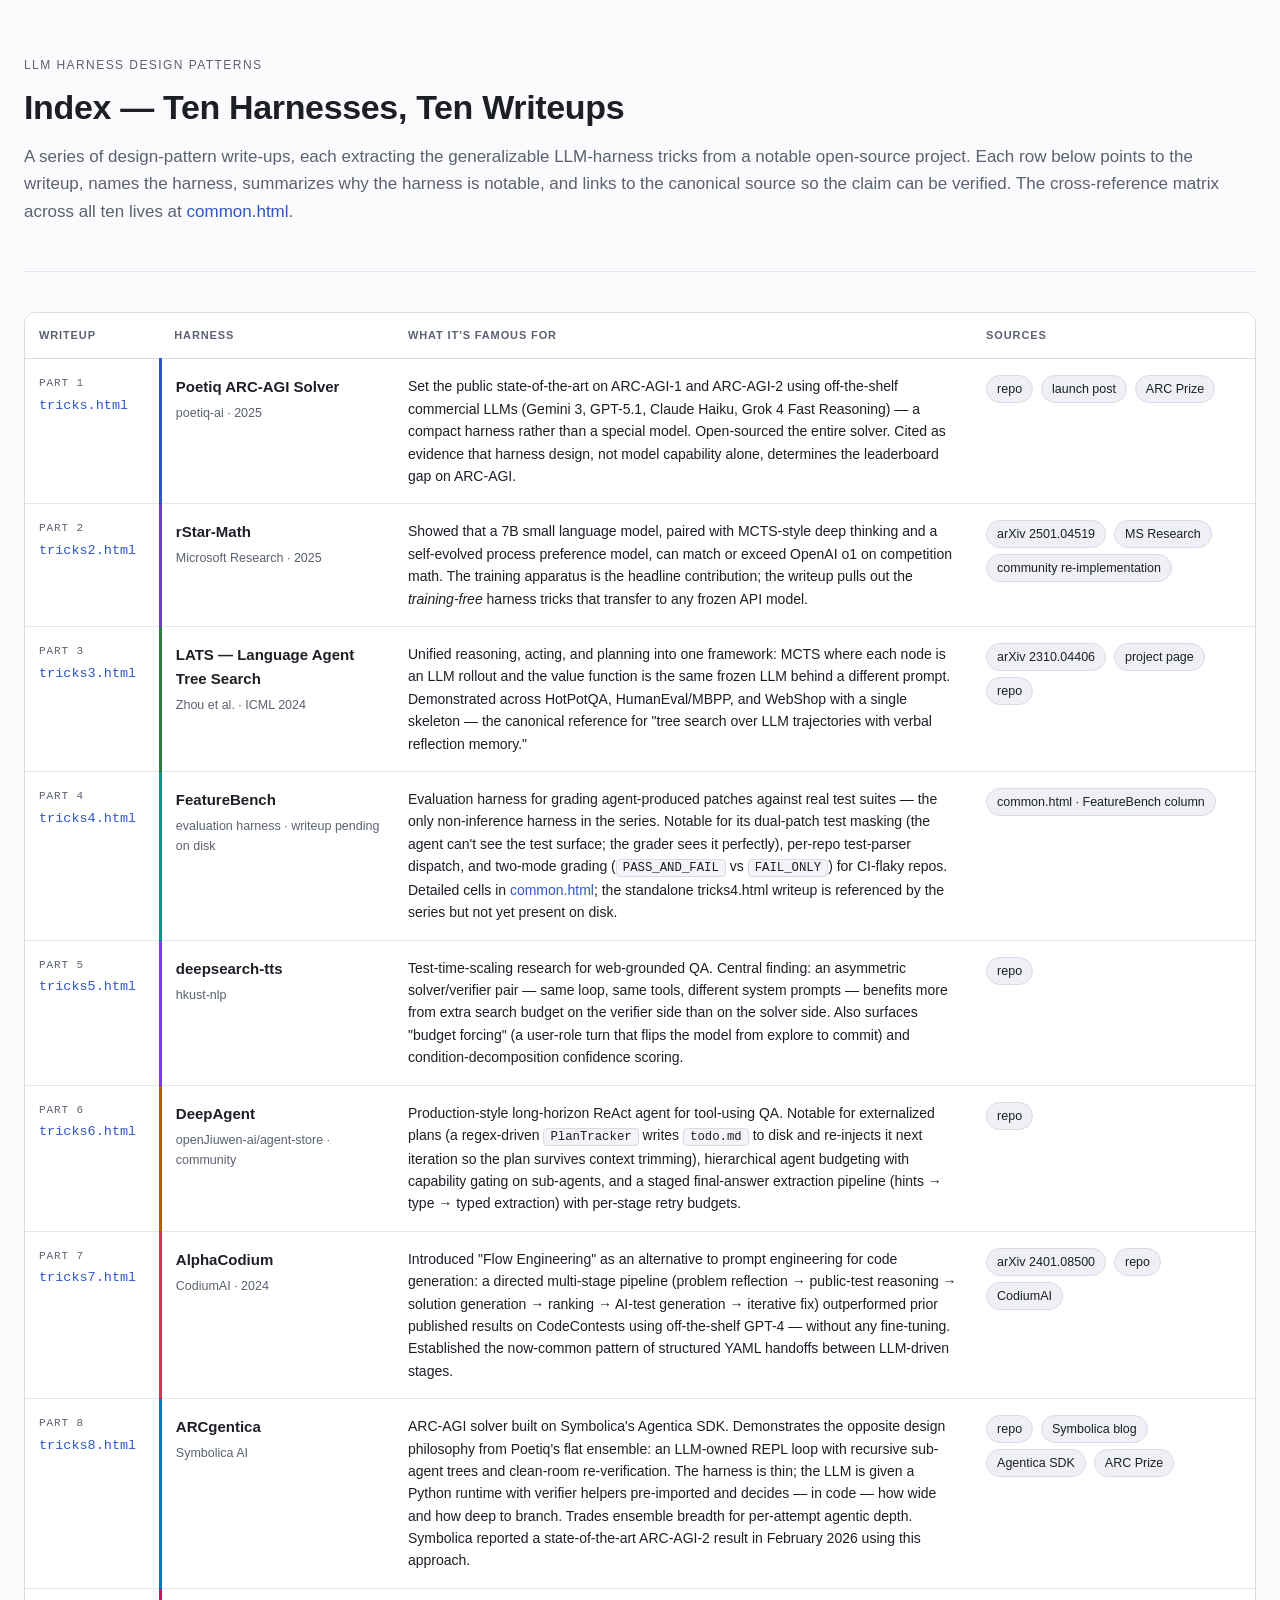
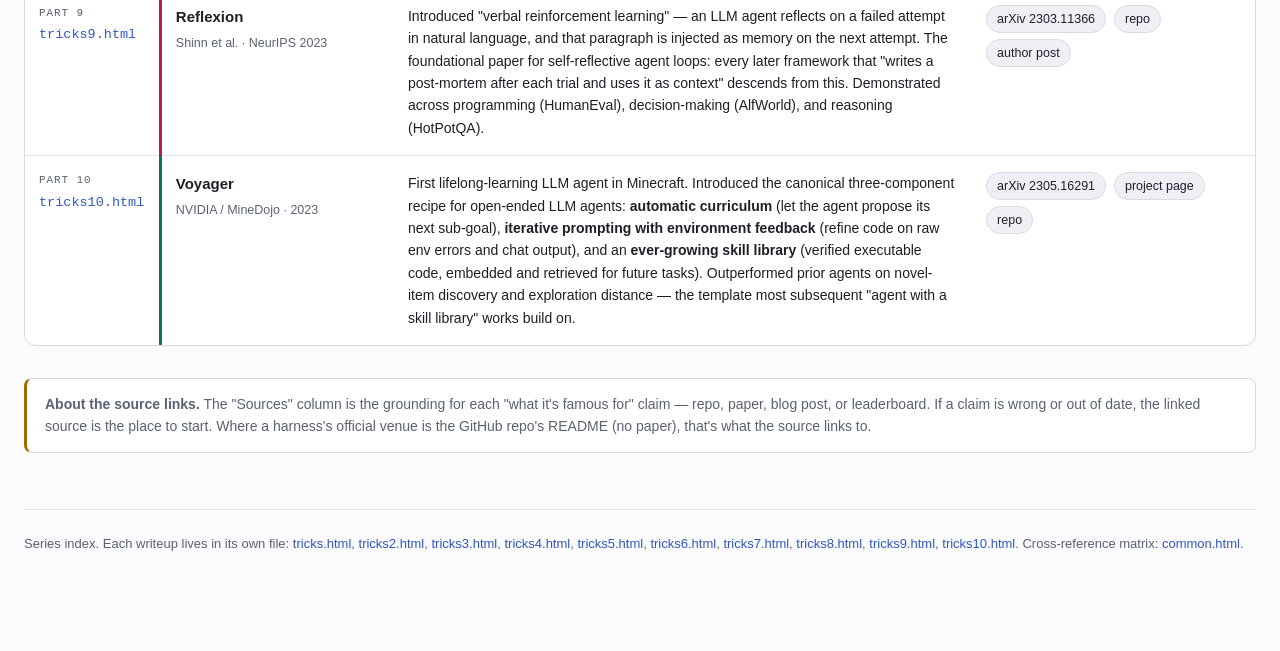
==== index.html @ e8e5f43e "Add files via upload" ====
<!doctype html>
<html lang="en">
<head>
<meta charset="utf-8" />
<meta name="viewport" content="width=device-width, initial-scale=1" />
<title>LLM Harness Design Patterns — Index</title>
<style>
  :root {
    --bg: #0f1115;
    --bg-elev: #161922;
    --bg-code: #0b0d12;
    --fg: #e6e8ec;
    --fg-dim: #9aa0aa;
    --accent: #7aa2f7;
    --accent-2: #bb9af7;
    --accent-3: #5eead4;
    --accent-4: #c084fc;
    --accent-5: #ff9e64;
    --accent-6: #f7768e;
    --accent-7: #89ddff;
    --accent-8: #ff6b9d;
    --accent-9: #34d399;
    --good: #9ece6a;
    --warn: #e0af68;
    --rule: #232733;
    --tag: #1f2330;
    --border: #2a2f3b;
  }
  @media (prefers-color-scheme: light) {
    :root {
      --bg: #fbfbfd;
      --bg-elev: #ffffff;
      --bg-code: #f3f4f8;
      --fg: #1c1f26;
      --fg-dim: #5a6170;
      --accent: #2f56c4;
      --accent-2: #6b3fbf;
      --accent-3: #0d9488;
      --accent-4: #7c3aed;
      --accent-5: #b25f00;
      --accent-6: #c83a4f;
      --accent-7: #0277bd;
      --accent-8: #c2185b;
      --accent-9: #047857;
      --good: #2f7a3a;
      --warn: #a06a00;
      --rule: #e5e7ee;
      --tag: #eef0f6;
      --border: #d8dbe4;
    }
  }
  * { box-sizing: border-box; }
  html, body { background: var(--bg); color: var(--fg); }
  body {
    margin: 0;
    font-family: -apple-system, BlinkMacSystemFont, "Inter", "Segoe UI", Roboto, Helvetica, Arial, sans-serif;
    line-height: 1.6;
    font-size: 16px;
    -webkit-font-smoothing: antialiased;
  }
  .wrap {
    max-width: 1280px;
    margin: 0 auto;
    padding: 56px 24px 96px;
  }
  header.hero {
    border-bottom: 1px solid var(--rule);
    padding-bottom: 32px;
    margin-bottom: 40px;
  }
  .eyebrow {
    text-transform: uppercase;
    letter-spacing: 0.12em;
    font-size: 12px;
    color: var(--fg-dim);
    margin-bottom: 12px;
  }
  h1 {
    font-size: 34px;
    line-height: 1.18;
    margin: 0 0 16px;
    letter-spacing: -0.01em;
  }
  h2 {
    font-size: 22px;
    margin: 32px 0 12px;
    letter-spacing: -0.005em;
  }
  p { margin: 0 0 14px; }
  a { color: var(--accent); text-decoration: none; }
  a:hover { text-decoration: underline; }
  code {
    font-family: ui-monospace, "SF Mono", Menlo, Consolas, "Liberation Mono", monospace;
    background: var(--bg-code);
    color: var(--fg);
    padding: 1px 6px;
    border-radius: 4px;
    font-size: 0.88em;
    border: 1px solid var(--border);
  }
  .lead { color: var(--fg-dim); font-size: 17px; }
  .index-table-wrap {
    overflow-x: auto;
    margin: 24px 0 32px;
    border: 1px solid var(--border);
    border-radius: 12px;
    background: var(--bg-elev);
  }
  table.index {
    width: 100%;
    border-collapse: collapse;
    font-size: 14px;
  }
  table.index thead th {
    border-bottom: 1px solid var(--border);
    background: var(--bg-elev);
    color: var(--fg-dim);
    font-size: 11px;
    font-weight: 700;
    text-transform: uppercase;
    letter-spacing: 0.08em;
    padding: 14px 14px;
    text-align: left;
    position: sticky;
    top: 0;
  }
  table.index td {
    padding: 16px 14px;
    border-top: 1px solid var(--rule);
    vertical-align: top;
  }
  table.index tr:first-child td { border-top: 0; }
  table.index td.part {
    width: 11%;
    font-family: ui-monospace, "SF Mono", Menlo, monospace;
    font-size: 12.5px;
    color: var(--fg-dim);
  }
  table.index td.part .part-label {
    display: block;
    color: var(--fg-dim);
    font-size: 11px;
    text-transform: uppercase;
    letter-spacing: 0.08em;
    margin-bottom: 2px;
  }
  table.index td.part a {
    font-size: 13.5px;
    font-family: ui-monospace, "SF Mono", Menlo, monospace;
  }
  table.index td.harness {
    width: 19%;
    font-weight: 600;
    color: var(--fg);
    font-size: 15px;
  }
  table.index td.harness .org {
    display: block;
    color: var(--fg-dim);
    font-weight: 400;
    font-size: 12.5px;
    margin-top: 4px;
  }
  table.index td.fame {
    width: 47%;
    color: var(--fg);
    font-size: 14px;
  }
  table.index td.sources {
    width: 23%;
  }
  table.index td.sources a {
    display: inline-block;
    background: var(--tag);
    border: 1px solid var(--border);
    color: var(--fg);
    padding: 3px 10px;
    border-radius: 999px;
    font-size: 12.5px;
    margin: 0 4px 6px 0;
  }
  table.index td.sources a:hover {
    text-decoration: none;
    border-color: var(--accent);
  }
  /* harness-color accent on the harness name cell */
  table.index tr.h-poetiq    td.harness { border-left: 3px solid var(--accent);    padding-left: 14px; }
  table.index tr.h-rstar     td.harness { border-left: 3px solid var(--accent-2);  padding-left: 14px; }
  table.index tr.h-lats      td.harness { border-left: 3px solid var(--good);      padding-left: 14px; }
  table.index tr.h-feature   td.harness { border-left: 3px solid var(--accent-3);  padding-left: 14px; }
  table.index tr.h-deepsearch td.harness { border-left: 3px solid var(--accent-4); padding-left: 14px; }
  table.index tr.h-deepagent td.harness { border-left: 3px solid var(--accent-5);  padding-left: 14px; }
  table.index tr.h-alpha     td.harness { border-left: 3px solid var(--accent-6);  padding-left: 14px; }
  table.index tr.h-arcgentica td.harness { border-left: 3px solid var(--accent-7); padding-left: 14px; }
  table.index tr.h-reflex    td.harness { border-left: 3px solid var(--accent-8);  padding-left: 14px; }
  table.index tr.h-voyager   td.harness { border-left: 3px solid var(--accent-9);  padding-left: 14px; }
  .note {
    background: var(--bg-elev);
    border: 1px solid var(--border);
    border-left: 3px solid var(--warn);
    border-radius: 8px;
    padding: 14px 18px;
    font-size: 14px;
    color: var(--fg-dim);
    margin: 24px 0;
  }
  footer {
    margin-top: 56px;
    padding-top: 24px;
    border-top: 1px solid var(--rule);
    color: var(--fg-dim);
    font-size: 13px;
  }
</style>
</head>
<body>
<div class="wrap">

<header class="hero">
  <div class="eyebrow">LLM Harness Design Patterns</div>
  <h1>Index — Ten Harnesses, Ten Writeups</h1>
  <p class="lead">
    A series of design-pattern write-ups, each extracting the generalizable LLM-harness tricks from a
    notable open-source project. Each row below points to the writeup, names the harness, summarizes
    why the harness is notable, and links to the canonical source so the claim can be verified.
    The cross-reference matrix across all ten lives at <a href="common.html">common.html</a>.
  </p>
</header>

<div class="index-table-wrap">
<table class="index">
  <thead>
    <tr>
      <th>Writeup</th>
      <th>Harness</th>
      <th>What it's famous for</th>
      <th>Sources</th>
    </tr>
  </thead>
  <tbody>

    <tr class="h-poetiq">
      <td class="part">
        <span class="part-label">Part 1</span>
        <a href="tricks.html">tricks.html</a>
      </td>
      <td class="harness">
        Poetiq ARC-AGI Solver
        <span class="org">poetiq-ai · 2025</span>
      </td>
      <td class="fame">
        Set the public state-of-the-art on ARC-AGI-1 and ARC-AGI-2 using off-the-shelf commercial
        LLMs (Gemini 3, GPT-5.1, Claude Haiku, Grok 4 Fast Reasoning) — a compact harness rather
        than a special model. Open-sourced the entire solver. Cited as evidence that harness
        design, not model capability alone, determines the leaderboard gap on ARC-AGI.
      </td>
      <td class="sources">
        <a href="https://github.com/poetiq-ai/poetiq-arc-agi-solver" target="_blank" rel="noopener">repo</a>
        <a href="https://poetiq.ai/posts/arcagi_announcement/" target="_blank" rel="noopener">launch post</a>
        <a href="https://arcprize.org/" target="_blank" rel="noopener">ARC Prize</a>
      </td>
    </tr>

    <tr class="h-rstar">
      <td class="part">
        <span class="part-label">Part 2</span>
        <a href="tricks2.html">tricks2.html</a>
      </td>
      <td class="harness">
        rStar-Math
        <span class="org">Microsoft Research · 2025</span>
      </td>
      <td class="fame">
        Showed that a 7B small language model, paired with MCTS-style deep thinking and a
        self-evolved process preference model, can match or exceed OpenAI o1 on competition math.
        The training apparatus is the headline contribution; the writeup pulls out the
        <em>training-free</em> harness tricks that transfer to any frozen API model.
      </td>
      <td class="sources">
        <a href="https://arxiv.org/abs/2501.04519" target="_blank" rel="noopener">arXiv 2501.04519</a>
        <a href="https://www.microsoft.com/en-us/research/publication/rstar-math-small-llms-can-master-math-reasoning-with-self-evolved-deep-thinking/" target="_blank" rel="noopener">MS Research</a>
        <a href="https://github.com/ai-in-pm/rStar-Math" target="_blank" rel="noopener">community re-implementation</a>
      </td>
    </tr>

    <tr class="h-lats">
      <td class="part">
        <span class="part-label">Part 3</span>
        <a href="tricks3.html">tricks3.html</a>
      </td>
      <td class="harness">
        LATS — Language Agent Tree Search
        <span class="org">Zhou et al. · ICML 2024</span>
      </td>
      <td class="fame">
        Unified reasoning, acting, and planning into one framework: MCTS where each node is an LLM
        rollout and the value function is the same frozen LLM behind a different prompt.
        Demonstrated across HotPotQA, HumanEval/MBPP, and WebShop with a single skeleton — the
        canonical reference for "tree search over LLM trajectories with verbal reflection memory."
      </td>
      <td class="sources">
        <a href="https://arxiv.org/abs/2310.04406" target="_blank" rel="noopener">arXiv 2310.04406</a>
        <a href="https://lapisrocks.github.io/LanguageAgentTreeSearch/" target="_blank" rel="noopener">project page</a>
        <a href="https://github.com/lapisrocks/LanguageAgentTreeSearch" target="_blank" rel="noopener">repo</a>
      </td>
    </tr>

    <tr class="h-feature">
      <td class="part">
        <span class="part-label">Part 4</span>
        <a href="tricks4.html">tricks4.html</a>
      </td>
      <td class="harness">
        FeatureBench
        <span class="org">evaluation harness · writeup pending on disk</span>
      </td>
      <td class="fame">
        Evaluation harness for grading agent-produced patches against real test suites — the only
        non-inference harness in the series. Notable for its dual-patch test masking (the agent
        can't see the test surface; the grader sees it perfectly), per-repo test-parser dispatch,
        and two-mode grading (<code>PASS_AND_FAIL</code> vs <code>FAIL_ONLY</code>) for CI-flaky
        repos. Detailed cells in <a href="common.html">common.html</a>; the standalone tricks4.html
        writeup is referenced by the series but not yet present on disk.
      </td>
      <td class="sources">
        <a href="common.html">common.html · FeatureBench column</a>
      </td>
    </tr>

    <tr class="h-deepsearch">
      <td class="part">
        <span class="part-label">Part 5</span>
        <a href="tricks5.html">tricks5.html</a>
      </td>
      <td class="harness">
        deepsearch-tts
        <span class="org">hkust-nlp</span>
      </td>
      <td class="fame">
        Test-time-scaling research for web-grounded QA. Central finding: an
        asymmetric solver/verifier pair — same loop, same tools, different system prompts —
        benefits more from extra search budget on the verifier side than on the solver side.
        Also surfaces "budget forcing" (a user-role turn that flips the model from explore to
        commit) and condition-decomposition confidence scoring.
      </td>
      <td class="sources">
        <a href="https://github.com/hkust-nlp/deepsearch-tts" target="_blank" rel="noopener">repo</a>
      </td>
    </tr>

    <tr class="h-deepagent">
      <td class="part">
        <span class="part-label">Part 6</span>
        <a href="tricks6.html">tricks6.html</a>
      </td>
      <td class="harness">
        DeepAgent
        <span class="org">openJiuwen-ai/agent-store · community</span>
      </td>
      <td class="fame">
        Production-style long-horizon ReAct agent for tool-using QA. Notable for externalized
        plans (a regex-driven <code>PlanTracker</code> writes <code>todo.md</code> to disk and
        re-injects it next iteration so the plan survives context trimming), hierarchical agent
        budgeting with capability gating on sub-agents, and a staged final-answer extraction
        pipeline (hints → type → typed extraction) with per-stage retry budgets.
      </td>
      <td class="sources">
        <a href="https://github.com/openJiuwen-ai/agent-store/tree/main/community/deepagent" target="_blank" rel="noopener">repo</a>
      </td>
    </tr>

    <tr class="h-alpha">
      <td class="part">
        <span class="part-label">Part 7</span>
        <a href="tricks7.html">tricks7.html</a>
      </td>
      <td class="harness">
        AlphaCodium
        <span class="org">CodiumAI · 2024</span>
      </td>
      <td class="fame">
        Introduced "Flow Engineering" as an alternative to prompt engineering for code generation:
        a directed multi-stage pipeline (problem reflection → public-test reasoning → solution
        generation → ranking → AI-test generation → iterative fix) outperformed prior published
        results on CodeContests using off-the-shelf GPT-4 — without any fine-tuning. Established
        the now-common pattern of structured YAML handoffs between LLM-driven stages.
      </td>
      <td class="sources">
        <a href="https://arxiv.org/abs/2401.08500" target="_blank" rel="noopener">arXiv 2401.08500</a>
        <a href="https://github.com/Codium-ai/AlphaCodium" target="_blank" rel="noopener">repo</a>
        <a href="https://www.codium.ai/" target="_blank" rel="noopener">CodiumAI</a>
      </td>
    </tr>

    <tr class="h-arcgentica">
      <td class="part">
        <span class="part-label">Part 8</span>
        <a href="tricks8.html">tricks8.html</a>
      </td>
      <td class="harness">
        ARCgentica
        <span class="org">Symbolica AI</span>
      </td>
      <td class="fame">
        ARC-AGI solver built on Symbolica's Agentica SDK. Demonstrates the opposite design
        philosophy from Poetiq's flat ensemble: an LLM-owned REPL loop with recursive sub-agent
        trees and clean-room re-verification. The harness is thin; the LLM is given a Python
        runtime with verifier helpers pre-imported and decides — in code — how wide and how
        deep to branch. Trades ensemble breadth for per-attempt agentic depth. Symbolica reported
        a state-of-the-art ARC-AGI-2 result in February 2026 using this approach.
      </td>
      <td class="sources">
        <a href="https://github.com/symbolica-ai/arcgentica" target="_blank" rel="noopener">repo</a>
        <a href="https://www.symbolica.ai/blog" target="_blank" rel="noopener">Symbolica blog</a>
        <a href="https://github.com/symbolica-ai/agentica-python-sdk" target="_blank" rel="noopener">Agentica SDK</a>
        <a href="https://arcprize.org/" target="_blank" rel="noopener">ARC Prize</a>
      </td>
    </tr>

    <tr class="h-reflex">
      <td class="part">
        <span class="part-label">Part 9</span>
        <a href="tricks9.html">tricks9.html</a>
      </td>
      <td class="harness">
        Reflexion
        <span class="org">Shinn et al. · NeurIPS 2023</span>
      </td>
      <td class="fame">
        Introduced "verbal reinforcement learning" — an LLM agent reflects on a failed attempt
        in natural language, and that paragraph is injected as memory on the next attempt. The
        foundational paper for self-reflective agent loops: every later framework that "writes
        a post-mortem after each trial and uses it as context" descends from this. Demonstrated
        across programming (HumanEval), decision-making (AlfWorld), and reasoning (HotPotQA).
      </td>
      <td class="sources">
        <a href="https://arxiv.org/abs/2303.11366" target="_blank" rel="noopener">arXiv 2303.11366</a>
        <a href="https://github.com/noahshinn/reflexion" target="_blank" rel="noopener">repo</a>
        <a href="https://nanothoughts.substack.com/p/reflecting-on-reflexion" target="_blank" rel="noopener">author post</a>
      </td>
    </tr>

    <tr class="h-voyager">
      <td class="part">
        <span class="part-label">Part 10</span>
        <a href="tricks10.html">tricks10.html</a>
      </td>
      <td class="harness">
        Voyager
        <span class="org">NVIDIA / MineDojo · 2023</span>
      </td>
      <td class="fame">
        First lifelong-learning LLM agent in Minecraft. Introduced the canonical three-component
        recipe for open-ended LLM agents: <strong>automatic curriculum</strong> (let the agent
        propose its next sub-goal), <strong>iterative prompting with environment feedback</strong>
        (refine code on raw env errors and chat output), and an <strong>ever-growing skill
        library</strong> (verified executable code, embedded and retrieved for future tasks).
        Outperformed prior agents on novel-item discovery and exploration distance — the template
        most subsequent "agent with a skill library" works build on.
      </td>
      <td class="sources">
        <a href="https://arxiv.org/abs/2305.16291" target="_blank" rel="noopener">arXiv 2305.16291</a>
        <a href="https://voyager.minedojo.org/" target="_blank" rel="noopener">project page</a>
        <a href="https://github.com/MineDojo/Voyager" target="_blank" rel="noopener">repo</a>
      </td>
    </tr>

  </tbody>
</table>
</div>

<div class="note">
  <strong>About the source links.</strong> The "Sources" column is the grounding for each
  "what it's famous for" claim — repo, paper, blog post, or leaderboard. If a claim is wrong
  or out of date, the linked source is the place to start. Where a harness's official venue
  is the GitHub repo's README (no paper), that's what the source links to.
</div>

<footer>
  Series index. Each writeup lives in its own file:
  <a href="tricks.html">tricks.html</a>,
  <a href="tricks2.html">tricks2.html</a>,
  <a href="tricks3.html">tricks3.html</a>,
  <a href="tricks4.html">tricks4.html</a>,
  <a href="tricks5.html">tricks5.html</a>,
  <a href="tricks6.html">tricks6.html</a>,
  <a href="tricks7.html">tricks7.html</a>,
  <a href="tricks8.html">tricks8.html</a>,
  <a href="tricks9.html">tricks9.html</a>,
  <a href="tricks10.html">tricks10.html</a>.
  Cross-reference matrix: <a href="common.html">common.html</a>.
</footer>

</div>
</body>
</html>
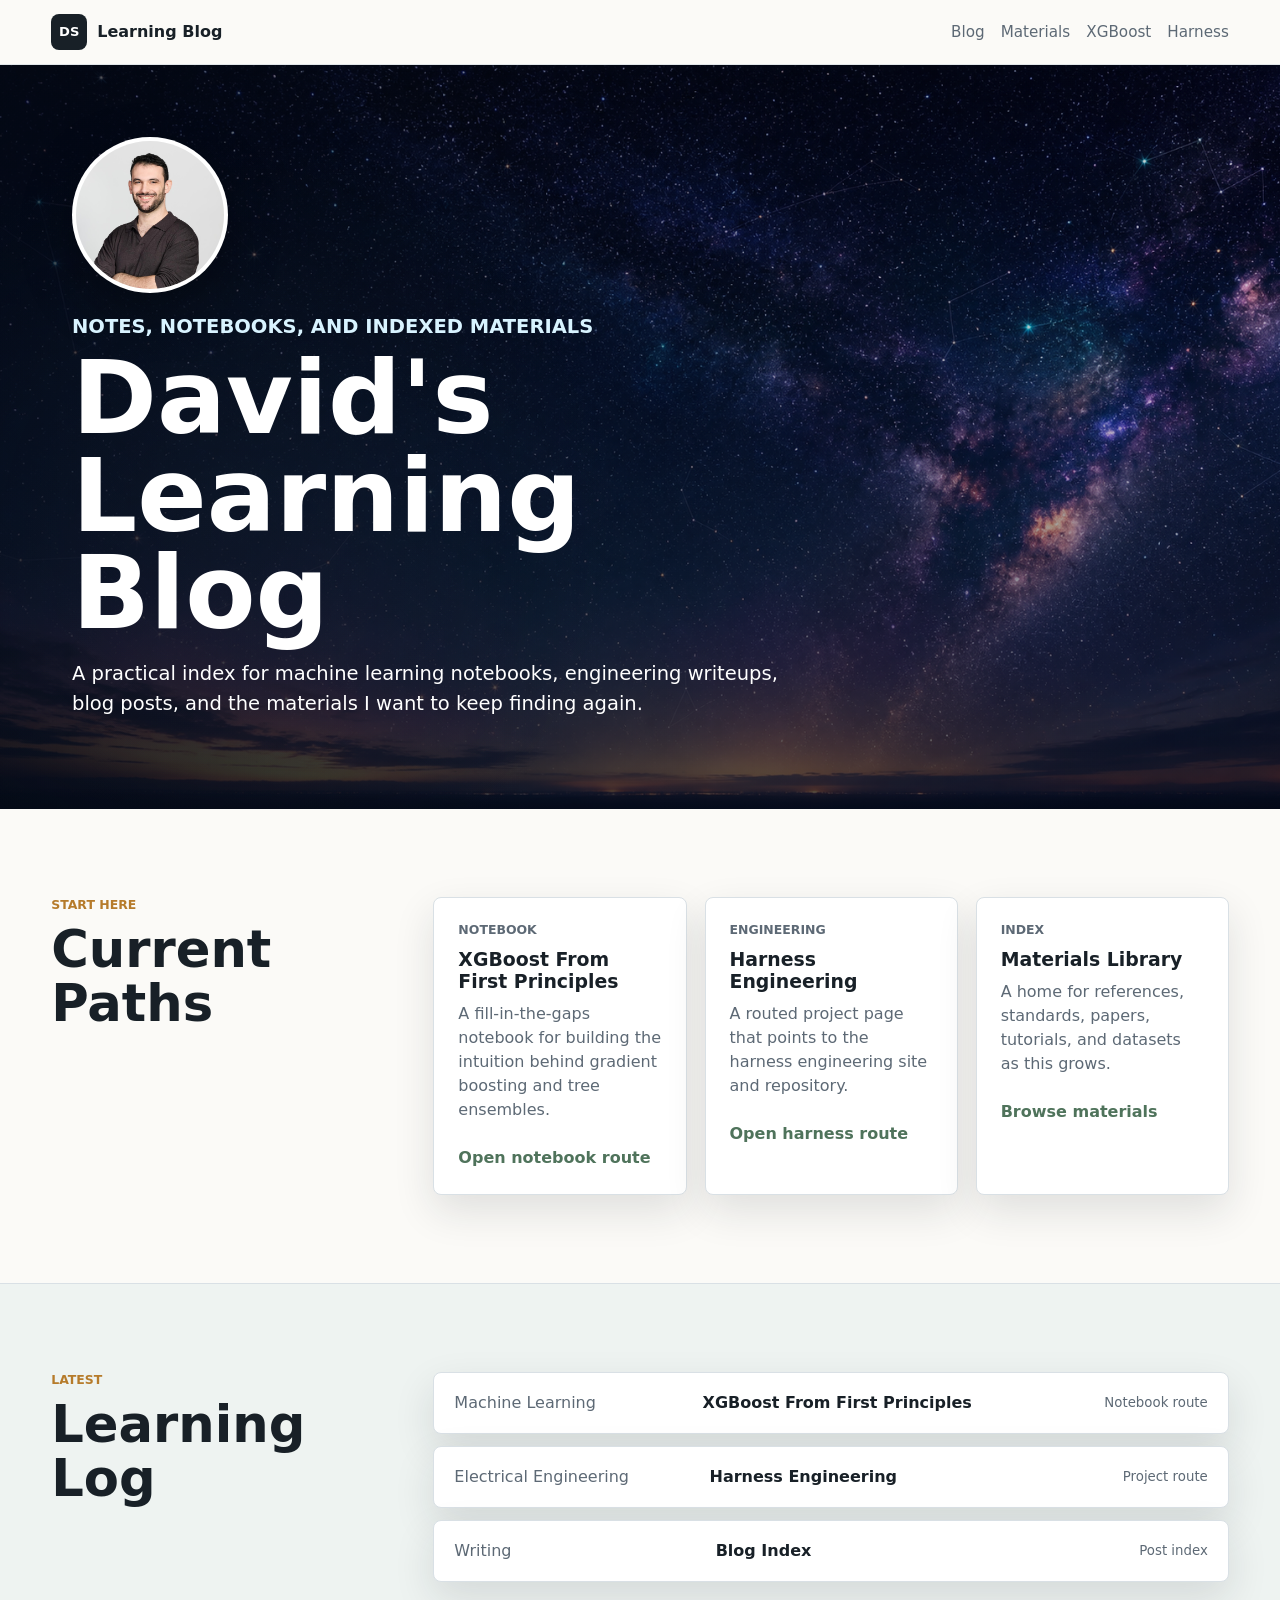
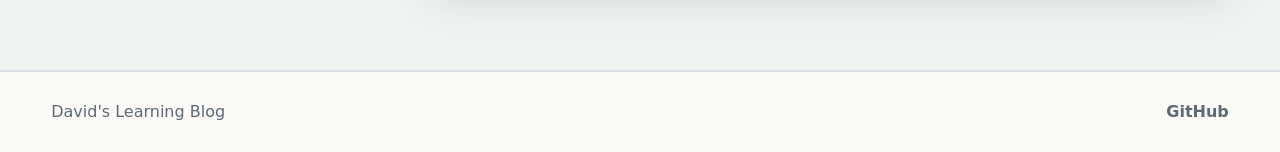
==== commit 39d27e8d: "Build learning blog site" ====
--- a/index.html
+++ b/index.html
@@ -1,496 +1,109 @@
 <!doctype html>
 <html lang="en">
-<head>
-<meta charset="utf-8" />
-<meta name="viewport" content="width=device-width, initial-scale=1" />
-<title>LLM Harness Design Patterns — Index</title>
-<style>
-  :root {
-    --bg: #0f1115;
-    --bg-elev: #161922;
-    --bg-code: #0b0d12;
-    --fg: #e6e8ec;
-    --fg-dim: #9aa0aa;
-    --accent: #7aa2f7;
-    --accent-2: #bb9af7;
-    --accent-3: #5eead4;
-    --accent-4: #c084fc;
-    --accent-5: #ff9e64;
-    --accent-6: #f7768e;
-    --accent-7: #89ddff;
-    --accent-8: #ff6b9d;
-    --accent-9: #34d399;
-    --good: #9ece6a;
-    --warn: #e0af68;
-    --rule: #232733;
-    --tag: #1f2330;
-    --border: #2a2f3b;
-  }
-  @media (prefers-color-scheme: light) {
-    :root {
-      --bg: #fbfbfd;
-      --bg-elev: #ffffff;
-      --bg-code: #f3f4f8;
-      --fg: #1c1f26;
-      --fg-dim: #5a6170;
-      --accent: #2f56c4;
-      --accent-2: #6b3fbf;
-      --accent-3: #0d9488;
-      --accent-4: #7c3aed;
-      --accent-5: #b25f00;
-      --accent-6: #c83a4f;
-      --accent-7: #0277bd;
-      --accent-8: #c2185b;
-      --accent-9: #047857;
-      --good: #2f7a3a;
-      --warn: #a06a00;
-      --rule: #e5e7ee;
-      --tag: #eef0f6;
-      --border: #d8dbe4;
-    }
-  }
-  * { box-sizing: border-box; }
-  html, body { background: var(--bg); color: var(--fg); }
-  body {
-    margin: 0;
-    font-family: -apple-system, BlinkMacSystemFont, "Inter", "Segoe UI", Roboto, Helvetica, Arial, sans-serif;
-    line-height: 1.6;
-    font-size: 16px;
-    -webkit-font-smoothing: antialiased;
-  }
-  .wrap {
-    max-width: 1280px;
-    margin: 0 auto;
-    padding: 56px 24px 96px;
-  }
-  header.hero {
-    border-bottom: 1px solid var(--rule);
-    padding-bottom: 32px;
-    margin-bottom: 40px;
-  }
-  .eyebrow {
-    text-transform: uppercase;
-    letter-spacing: 0.12em;
-    font-size: 12px;
-    color: var(--fg-dim);
-    margin-bottom: 12px;
-  }
-  h1 {
-    font-size: 34px;
-    line-height: 1.18;
-    margin: 0 0 16px;
-    letter-spacing: -0.01em;
-  }
-  h2 {
-    font-size: 22px;
-    margin: 32px 0 12px;
-    letter-spacing: -0.005em;
-  }
-  p { margin: 0 0 14px; }
-  a { color: var(--accent); text-decoration: none; }
-  a:hover { text-decoration: underline; }
-  code {
-    font-family: ui-monospace, "SF Mono", Menlo, Consolas, "Liberation Mono", monospace;
-    background: var(--bg-code);
-    color: var(--fg);
-    padding: 1px 6px;
-    border-radius: 4px;
-    font-size: 0.88em;
-    border: 1px solid var(--border);
-  }
-  .lead { color: var(--fg-dim); font-size: 17px; }
-  .index-table-wrap {
-    overflow-x: auto;
-    margin: 24px 0 32px;
-    border: 1px solid var(--border);
-    border-radius: 12px;
-    background: var(--bg-elev);
-  }
-  table.index {
-    width: 100%;
-    border-collapse: collapse;
-    font-size: 14px;
-  }
-  table.index thead th {
-    border-bottom: 1px solid var(--border);
-    background: var(--bg-elev);
-    color: var(--fg-dim);
-    font-size: 11px;
-    font-weight: 700;
-    text-transform: uppercase;
-    letter-spacing: 0.08em;
-    padding: 14px 14px;
-    text-align: left;
-    position: sticky;
-    top: 0;
-  }
-  table.index td {
-    padding: 16px 14px;
-    border-top: 1px solid var(--rule);
-    vertical-align: top;
-  }
-  table.index tr:first-child td { border-top: 0; }
-  table.index td.part {
-    width: 11%;
-    font-family: ui-monospace, "SF Mono", Menlo, monospace;
-    font-size: 12.5px;
-    color: var(--fg-dim);
-  }
-  table.index td.part .part-label {
-    display: block;
-    color: var(--fg-dim);
-    font-size: 11px;
-    text-transform: uppercase;
-    letter-spacing: 0.08em;
-    margin-bottom: 2px;
-  }
-  table.index td.part a {
-    font-size: 13.5px;
-    font-family: ui-monospace, "SF Mono", Menlo, monospace;
-  }
-  table.index td.harness {
-    width: 19%;
-    font-weight: 600;
-    color: var(--fg);
-    font-size: 15px;
-  }
-  table.index td.harness .org {
-    display: block;
-    color: var(--fg-dim);
-    font-weight: 400;
-    font-size: 12.5px;
-    margin-top: 4px;
-  }
-  table.index td.fame {
-    width: 47%;
-    color: var(--fg);
-    font-size: 14px;
-  }
-  table.index td.sources {
-    width: 23%;
-  }
-  table.index td.sources a {
-    display: inline-block;
-    background: var(--tag);
-    border: 1px solid var(--border);
-    color: var(--fg);
-    padding: 3px 10px;
-    border-radius: 999px;
-    font-size: 12.5px;
-    margin: 0 4px 6px 0;
-  }
-  table.index td.sources a:hover {
-    text-decoration: none;
-    border-color: var(--accent);
-  }
-  /* harness-color accent on the harness name cell */
-  table.index tr.h-poetiq    td.harness { border-left: 3px solid var(--accent);    padding-left: 14px; }
-  table.index tr.h-rstar     td.harness { border-left: 3px solid var(--accent-2);  padding-left: 14px; }
-  table.index tr.h-lats      td.harness { border-left: 3px solid var(--good);      padding-left: 14px; }
-  table.index tr.h-feature   td.harness { border-left: 3px solid var(--accent-3);  padding-left: 14px; }
-  table.index tr.h-deepsearch td.harness { border-left: 3px solid var(--accent-4); padding-left: 14px; }
-  table.index tr.h-deepagent td.harness { border-left: 3px solid var(--accent-5);  padding-left: 14px; }
-  table.index tr.h-alpha     td.harness { border-left: 3px solid var(--accent-6);  padding-left: 14px; }
-  table.index tr.h-arcgentica td.harness { border-left: 3px solid var(--accent-7); padding-left: 14px; }
-  table.index tr.h-reflex    td.harness { border-left: 3px solid var(--accent-8);  padding-left: 14px; }
-  table.index tr.h-voyager   td.harness { border-left: 3px solid var(--accent-9);  padding-left: 14px; }
-  .note {
-    background: var(--bg-elev);
-    border: 1px solid var(--border);
-    border-left: 3px solid var(--warn);
-    border-radius: 8px;
-    padding: 14px 18px;
-    font-size: 14px;
-    color: var(--fg-dim);
-    margin: 24px 0;
-  }
-  footer {
-    margin-top: 56px;
-    padding-top: 24px;
-    border-top: 1px solid var(--rule);
-    color: var(--fg-dim);
-    font-size: 13px;
-  }
-</style>
-</head>
-<body>
-<div class="wrap">
+  <head>
+    <meta charset="utf-8">
+    <meta name="viewport" content="width=device-width, initial-scale=1">
+    <title>David's Learning Blog</title>
+    <meta
+      name="description"
+      content="David's Learning Blog: notes, notebooks, blog posts, and indexed engineering materials."
+    >
+    <link rel="stylesheet" href="styles.css">
+  </head>
+  <body>
+    <header class="site-header">
+      <a class="brand" href="index.html" aria-label="David Schiff Learning home">
+        <span class="brand-mark">DS</span>
+        <span>Learning Blog</span>
+      </a>
+      <nav aria-label="Primary navigation">
+        <a href="blog/index.html">Blog</a>
+        <a href="materials/index.html">Materials</a>
+        <a href="notebooks/xgboost/index.html">XGBoost</a>
+        <a href="projects/harness-engineering/index.html">Harness</a>
+      </nav>
+    </header>
 
-<header class="hero">
-  <div class="eyebrow">LLM Harness Design Patterns</div>
-  <h1>Index — Ten Harnesses, Ten Writeups</h1>
-  <p class="lead">
-    A series of design-pattern write-ups, each extracting the generalizable LLM-harness tricks from a
-    notable open-source project. Each row below points to the writeup, names the harness, summarizes
-    why the harness is notable, and links to the canonical source so the claim can be verified.
-    The cross-reference matrix across all ten lives at <a href="common.html">common.html</a>.
-  </p>
-</header>
+    <main>
+      <section class="hero">
+        <img class="hero-bg" src="assets/night-sky-banner.png" alt="A star-filled night sky with a subtle Milky Way glow and constellation lines.">
+        <div class="hero-copy">
+          <img class="profile-avatar" src="assets/david-profile.jpg" alt="David Schiff">
+          <p class="eyebrow">Notes, notebooks, and indexed materials</p>
+          <h1>David's Learning Blog</h1>
+          <p>
+            A practical index for machine learning notebooks, engineering writeups,
+            blog posts, and the materials I want to keep finding again.
+          </p>
+        </div>
+      </section>
 
-<div class="index-table-wrap">
-<table class="index">
-  <thead>
-    <tr>
-      <th>Writeup</th>
-      <th>Harness</th>
-      <th>What it's famous for</th>
-      <th>Sources</th>
-    </tr>
-  </thead>
-  <tbody>
+      <section class="section intro-grid" aria-labelledby="start-here">
+        <div>
+          <p class="eyebrow">Start here</p>
+          <h2 id="start-here">Current Paths</h2>
+        </div>
+        <div class="cards">
+          <article class="card">
+            <p class="tag">Notebook</p>
+            <h3>XGBoost From First Principles</h3>
+            <p>
+              A fill-in-the-gaps notebook for building the intuition behind
+              gradient boosting and tree ensembles.
+            </p>
+            <a class="text-link" href="notebooks/xgboost/index.html">Open notebook route</a>
+          </article>
 
-    <tr class="h-poetiq">
-      <td class="part">
-        <span class="part-label">Part 1</span>
-        <a href="tricks.html">tricks.html</a>
-      </td>
-      <td class="harness">
-        Poetiq ARC-AGI Solver
-        <span class="org">poetiq-ai · 2025</span>
-      </td>
-      <td class="fame">
-        Set the public state-of-the-art on ARC-AGI-1 and ARC-AGI-2 using off-the-shelf commercial
-        LLMs (Gemini 3, GPT-5.1, Claude Haiku, Grok 4 Fast Reasoning) — a compact harness rather
-        than a special model. Open-sourced the entire solver. Cited as evidence that harness
-        design, not model capability alone, determines the leaderboard gap on ARC-AGI.
-      </td>
-      <td class="sources">
-        <a href="https://github.com/poetiq-ai/poetiq-arc-agi-solver" target="_blank" rel="noopener">repo</a>
-        <a href="https://poetiq.ai/posts/arcagi_announcement/" target="_blank" rel="noopener">launch post</a>
-        <a href="https://arcprize.org/" target="_blank" rel="noopener">ARC Prize</a>
-      </td>
-    </tr>
+          <article class="card">
+            <p class="tag">Engineering</p>
+            <h3>Harness Engineering</h3>
+            <p>
+              A routed project page that points to the harness engineering site
+              and repository.
+            </p>
+            <a class="text-link" href="projects/harness-engineering/index.html">Open harness route</a>
+          </article>
 
-    <tr class="h-rstar">
-      <td class="part">
-        <span class="part-label">Part 2</span>
-        <a href="tricks2.html">tricks2.html</a>
-      </td>
-      <td class="harness">
-        rStar-Math
-        <span class="org">Microsoft Research · 2025</span>
-      </td>
-      <td class="fame">
-        Showed that a 7B small language model, paired with MCTS-style deep thinking and a
-        self-evolved process preference model, can match or exceed OpenAI o1 on competition math.
-        The training apparatus is the headline contribution; the writeup pulls out the
-        <em>training-free</em> harness tricks that transfer to any frozen API model.
-      </td>
-      <td class="sources">
-        <a href="https://arxiv.org/abs/2501.04519" target="_blank" rel="noopener">arXiv 2501.04519</a>
-        <a href="https://www.microsoft.com/en-us/research/publication/rstar-math-small-llms-can-master-math-reasoning-with-self-evolved-deep-thinking/" target="_blank" rel="noopener">MS Research</a>
-        <a href="https://github.com/ai-in-pm/rStar-Math" target="_blank" rel="noopener">community re-implementation</a>
-      </td>
-    </tr>
+          <article class="card">
+            <p class="tag">Index</p>
+            <h3>Materials Library</h3>
+            <p>
+              A home for references, standards, papers, tutorials, and datasets
+              as this grows.
+            </p>
+            <a class="text-link" href="materials/index.html">Browse materials</a>
+          </article>
+        </div>
+      </section>
 
-    <tr class="h-lats">
-      <td class="part">
-        <span class="part-label">Part 3</span>
-        <a href="tricks3.html">tricks3.html</a>
-      </td>
-      <td class="harness">
-        LATS — Language Agent Tree Search
-        <span class="org">Zhou et al. · ICML 2024</span>
-      </td>
-      <td class="fame">
-        Unified reasoning, acting, and planning into one framework: MCTS where each node is an LLM
-        rollout and the value function is the same frozen LLM behind a different prompt.
-        Demonstrated across HotPotQA, HumanEval/MBPP, and WebShop with a single skeleton — the
-        canonical reference for "tree search over LLM trajectories with verbal reflection memory."
-      </td>
-      <td class="sources">
-        <a href="https://arxiv.org/abs/2310.04406" target="_blank" rel="noopener">arXiv 2310.04406</a>
-        <a href="https://lapisrocks.github.io/LanguageAgentTreeSearch/" target="_blank" rel="noopener">project page</a>
-        <a href="https://github.com/lapisrocks/LanguageAgentTreeSearch" target="_blank" rel="noopener">repo</a>
-      </td>
-    </tr>
+      <section class="section split-band" aria-labelledby="latest">
+        <div>
+          <p class="eyebrow">Latest</p>
+          <h2 id="latest">Learning Log</h2>
+        </div>
+        <div class="timeline">
+          <a class="timeline-item" href="notebooks/xgboost/index.html">
+            <span>Machine Learning</span>
+            <strong>XGBoost From First Principles</strong>
+            <small>Notebook route</small>
+          </a>
+          <a class="timeline-item" href="projects/harness-engineering/index.html">
+            <span>Electrical Engineering</span>
+            <strong>Harness Engineering</strong>
+            <small>Project route</small>
+          </a>
+          <a class="timeline-item" href="blog/index.html">
+            <span>Writing</span>
+            <strong>Blog Index</strong>
+            <small>Post index</small>
+          </a>
+        </div>
+      </section>
+    </main>
 
-    <tr class="h-feature">
-      <td class="part">
-        <span class="part-label">Part 4</span>
-        <a href="tricks4.html">tricks4.html</a>
-      </td>
-      <td class="harness">
-        FeatureBench
-        <span class="org">evaluation harness · writeup pending on disk</span>
-      </td>
-      <td class="fame">
-        Evaluation harness for grading agent-produced patches against real test suites — the only
-        non-inference harness in the series. Notable for its dual-patch test masking (the agent
-        can't see the test surface; the grader sees it perfectly), per-repo test-parser dispatch,
-        and two-mode grading (<code>PASS_AND_FAIL</code> vs <code>FAIL_ONLY</code>) for CI-flaky
-        repos. Detailed cells in <a href="common.html">common.html</a>; the standalone tricks4.html
-        writeup is referenced by the series but not yet present on disk.
-      </td>
-      <td class="sources">
-        <a href="common.html">common.html · FeatureBench column</a>
-      </td>
-    </tr>
-
-    <tr class="h-deepsearch">
-      <td class="part">
-        <span class="part-label">Part 5</span>
-        <a href="tricks5.html">tricks5.html</a>
-      </td>
-      <td class="harness">
-        deepsearch-tts
-        <span class="org">hkust-nlp</span>
-      </td>
-      <td class="fame">
-        Test-time-scaling research for web-grounded QA. Central finding: an
-        asymmetric solver/verifier pair — same loop, same tools, different system prompts —
-        benefits more from extra search budget on the verifier side than on the solver side.
-        Also surfaces "budget forcing" (a user-role turn that flips the model from explore to
-        commit) and condition-decomposition confidence scoring.
-      </td>
-      <td class="sources">
-        <a href="https://github.com/hkust-nlp/deepsearch-tts" target="_blank" rel="noopener">repo</a>
-      </td>
-    </tr>
-
-    <tr class="h-deepagent">
-      <td class="part">
-        <span class="part-label">Part 6</span>
-        <a href="tricks6.html">tricks6.html</a>
-      </td>
-      <td class="harness">
-        DeepAgent
-        <span class="org">openJiuwen-ai/agent-store · community</span>
-      </td>
-      <td class="fame">
-        Production-style long-horizon ReAct agent for tool-using QA. Notable for externalized
-        plans (a regex-driven <code>PlanTracker</code> writes <code>todo.md</code> to disk and
-        re-injects it next iteration so the plan survives context trimming), hierarchical agent
-        budgeting with capability gating on sub-agents, and a staged final-answer extraction
-        pipeline (hints → type → typed extraction) with per-stage retry budgets.
-      </td>
-      <td class="sources">
-        <a href="https://github.com/openJiuwen-ai/agent-store/tree/main/community/deepagent" target="_blank" rel="noopener">repo</a>
-      </td>
-    </tr>
-
-    <tr class="h-alpha">
-      <td class="part">
-        <span class="part-label">Part 7</span>
-        <a href="tricks7.html">tricks7.html</a>
-      </td>
-      <td class="harness">
-        AlphaCodium
-        <span class="org">CodiumAI · 2024</span>
-      </td>
-      <td class="fame">
-        Introduced "Flow Engineering" as an alternative to prompt engineering for code generation:
-        a directed multi-stage pipeline (problem reflection → public-test reasoning → solution
-        generation → ranking → AI-test generation → iterative fix) outperformed prior published
-        results on CodeContests using off-the-shelf GPT-4 — without any fine-tuning. Established
-        the now-common pattern of structured YAML handoffs between LLM-driven stages.
-      </td>
-      <td class="sources">
-        <a href="https://arxiv.org/abs/2401.08500" target="_blank" rel="noopener">arXiv 2401.08500</a>
-        <a href="https://github.com/Codium-ai/AlphaCodium" target="_blank" rel="noopener">repo</a>
-        <a href="https://www.codium.ai/" target="_blank" rel="noopener">CodiumAI</a>
-      </td>
-    </tr>
-
-    <tr class="h-arcgentica">
-      <td class="part">
-        <span class="part-label">Part 8</span>
-        <a href="tricks8.html">tricks8.html</a>
-      </td>
-      <td class="harness">
-        ARCgentica
-        <span class="org">Symbolica AI</span>
-      </td>
-      <td class="fame">
-        ARC-AGI solver built on Symbolica's Agentica SDK. Demonstrates the opposite design
-        philosophy from Poetiq's flat ensemble: an LLM-owned REPL loop with recursive sub-agent
-        trees and clean-room re-verification. The harness is thin; the LLM is given a Python
-        runtime with verifier helpers pre-imported and decides — in code — how wide and how
-        deep to branch. Trades ensemble breadth for per-attempt agentic depth. Symbolica reported
-        a state-of-the-art ARC-AGI-2 result in February 2026 using this approach.
-      </td>
-      <td class="sources">
-        <a href="https://github.com/symbolica-ai/arcgentica" target="_blank" rel="noopener">repo</a>
-        <a href="https://www.symbolica.ai/blog" target="_blank" rel="noopener">Symbolica blog</a>
-        <a href="https://github.com/symbolica-ai/agentica-python-sdk" target="_blank" rel="noopener">Agentica SDK</a>
-        <a href="https://arcprize.org/" target="_blank" rel="noopener">ARC Prize</a>
-      </td>
-    </tr>
-
-    <tr class="h-reflex">
-      <td class="part">
-        <span class="part-label">Part 9</span>
-        <a href="tricks9.html">tricks9.html</a>
-      </td>
-      <td class="harness">
-        Reflexion
-        <span class="org">Shinn et al. · NeurIPS 2023</span>
-      </td>
-      <td class="fame">
-        Introduced "verbal reinforcement learning" — an LLM agent reflects on a failed attempt
-        in natural language, and that paragraph is injected as memory on the next attempt. The
-        foundational paper for self-reflective agent loops: every later framework that "writes
-        a post-mortem after each trial and uses it as context" descends from this. Demonstrated
-        across programming (HumanEval), decision-making (AlfWorld), and reasoning (HotPotQA).
-      </td>
-      <td class="sources">
-        <a href="https://arxiv.org/abs/2303.11366" target="_blank" rel="noopener">arXiv 2303.11366</a>
-        <a href="https://github.com/noahshinn/reflexion" target="_blank" rel="noopener">repo</a>
-        <a href="https://nanothoughts.substack.com/p/reflecting-on-reflexion" target="_blank" rel="noopener">author post</a>
-      </td>
-    </tr>
-
-    <tr class="h-voyager">
-      <td class="part">
-        <span class="part-label">Part 10</span>
-        <a href="tricks10.html">tricks10.html</a>
-      </td>
-      <td class="harness">
-        Voyager
-        <span class="org">NVIDIA / MineDojo · 2023</span>
-      </td>
-      <td class="fame">
-        First lifelong-learning LLM agent in Minecraft. Introduced the canonical three-component
-        recipe for open-ended LLM agents: <strong>automatic curriculum</strong> (let the agent
-        propose its next sub-goal), <strong>iterative prompting with environment feedback</strong>
-        (refine code on raw env errors and chat output), and an <strong>ever-growing skill
-        library</strong> (verified executable code, embedded and retrieved for future tasks).
-        Outperformed prior agents on novel-item discovery and exploration distance — the template
-        most subsequent "agent with a skill library" works build on.
-      </td>
-      <td class="sources">
-        <a href="https://arxiv.org/abs/2305.16291" target="_blank" rel="noopener">arXiv 2305.16291</a>
-        <a href="https://voyager.minedojo.org/" target="_blank" rel="noopener">project page</a>
-        <a href="https://github.com/MineDojo/Voyager" target="_blank" rel="noopener">repo</a>
-      </td>
-    </tr>
-
-  </tbody>
-</table>
-</div>
-
-<div class="note">
-  <strong>About the source links.</strong> The "Sources" column is the grounding for each
-  "what it's famous for" claim — repo, paper, blog post, or leaderboard. If a claim is wrong
-  or out of date, the linked source is the place to start. Where a harness's official venue
-  is the GitHub repo's README (no paper), that's what the source links to.
-</div>
-
-<footer>
-  Series index. Each writeup lives in its own file:
-  <a href="tricks.html">tricks.html</a>,
-  <a href="tricks2.html">tricks2.html</a>,
-  <a href="tricks3.html">tricks3.html</a>,
-  <a href="tricks4.html">tricks4.html</a>,
-  <a href="tricks5.html">tricks5.html</a>,
-  <a href="tricks6.html">tricks6.html</a>,
-  <a href="tricks7.html">tricks7.html</a>,
-  <a href="tricks8.html">tricks8.html</a>,
-  <a href="tricks9.html">tricks9.html</a>,
-  <a href="tricks10.html">tricks10.html</a>.
-  Cross-reference matrix: <a href="common.html">common.html</a>.
-</footer>
-
-</div>
-</body>
+    <footer class="site-footer">
+      <span>David's Learning Blog</span>
+      <a href="https://github.com/davidschiff100">GitHub</a>
+    </footer>
+  </body>
 </html>
--- a/styles.css
+++ b/styles.css
@@ -0,0 +1,496 @@
+:root {
+  --ink: #182027;
+  --muted: #5d6975;
+  --line: #d9e0e5;
+  --paper: #fbfaf7;
+  --panel: #ffffff;
+  --green: #4f735b;
+  --blue: #245a78;
+  --amber: #b67b2b;
+  --starlight: #d8f3ff;
+  --rose: #9a4f56;
+  --shadow: 0 16px 40px rgba(23, 33, 43, 0.12);
+}
+
+* {
+  box-sizing: border-box;
+}
+
+html {
+  scroll-behavior: smooth;
+}
+
+body {
+  margin: 0;
+  background: var(--paper);
+  color: var(--ink);
+  font-family: Inter, ui-sans-serif, system-ui, -apple-system, BlinkMacSystemFont, "Segoe UI", sans-serif;
+  line-height: 1.5;
+}
+
+img {
+  display: block;
+  max-width: 100%;
+}
+
+a {
+  color: inherit;
+}
+
+.site-header {
+  position: sticky;
+  top: 0;
+  z-index: 10;
+  display: flex;
+  align-items: center;
+  justify-content: space-between;
+  gap: 24px;
+  padding: 14px clamp(18px, 4vw, 56px);
+  background: rgba(251, 250, 247, 0.92);
+  border-bottom: 1px solid rgba(217, 224, 229, 0.78);
+  backdrop-filter: blur(16px);
+}
+
+.brand {
+  display: inline-flex;
+  align-items: center;
+  gap: 10px;
+  min-width: max-content;
+  color: var(--ink);
+  font-weight: 800;
+  text-decoration: none;
+}
+
+.brand-mark {
+  display: grid;
+  place-items: center;
+  width: 36px;
+  height: 36px;
+  color: #fff;
+  background: var(--ink);
+  border-radius: 8px;
+  font-size: 0.82rem;
+}
+
+nav {
+  display: flex;
+  flex-wrap: wrap;
+  justify-content: flex-end;
+  gap: 6px 16px;
+  color: var(--muted);
+  font-size: 0.95rem;
+}
+
+nav a {
+  text-decoration: none;
+}
+
+nav a:hover,
+.text-link:hover,
+.site-footer a:hover {
+  color: var(--blue);
+}
+
+.hero {
+  position: relative;
+  min-height: min(720px, 72vh);
+  overflow: hidden;
+  display: grid;
+  align-items: end;
+  padding: clamp(32px, 6vw, 72px);
+  isolation: isolate;
+}
+
+.hero::after {
+  content: "";
+  position: absolute;
+  inset: 0;
+  z-index: -1;
+  background:
+    radial-gradient(circle at 18% 62%, rgba(24, 32, 39, 0.28), rgba(24, 32, 39, 0) 34%),
+    linear-gradient(90deg, rgba(4, 10, 22, 0.72), rgba(4, 10, 22, 0.30) 56%, rgba(4, 10, 22, 0.10)),
+    linear-gradient(0deg, rgba(4, 10, 22, 0.58), rgba(4, 10, 22, 0.05) 56%);
+}
+
+.hero-bg {
+  position: absolute;
+  inset: 0;
+  z-index: -2;
+  width: 100%;
+  height: 100%;
+  object-fit: cover;
+}
+
+.hero-copy {
+  min-width: 0;
+  max-width: 720px;
+  color: #fff;
+}
+
+.profile-avatar {
+  width: clamp(104px, 13vw, 156px);
+  height: clamp(104px, 13vw, 156px);
+  margin-bottom: 22px;
+  object-fit: cover;
+  object-position: 50% 24%;
+  border: 4px solid rgba(255, 255, 255, 0.88);
+  border-radius: 50%;
+  background: #fff;
+  box-shadow: 0 18px 50px rgba(0, 0, 0, 0.34);
+}
+
+.eyebrow,
+.tag {
+  margin: 0 0 10px;
+  color: var(--amber);
+  font-size: 0.78rem;
+  font-weight: 800;
+  letter-spacing: 0;
+  line-height: 1.25;
+  text-transform: uppercase;
+}
+
+.hero .eyebrow {
+  color: var(--starlight);
+}
+
+h1,
+h2,
+h3,
+p {
+  margin-top: 0;
+}
+
+h1 {
+  max-width: 14ch;
+  margin-bottom: 18px;
+  font-size: clamp(3rem, 8vw, 6.6rem);
+  line-height: 0.95;
+  letter-spacing: 0;
+  overflow-wrap: break-word;
+}
+
+h2 {
+  margin-bottom: 18px;
+  font-size: clamp(2rem, 4vw, 3.25rem);
+  line-height: 1.05;
+  letter-spacing: 0;
+}
+
+h3 {
+  margin-bottom: 10px;
+  font-size: 1.18rem;
+  line-height: 1.18;
+  letter-spacing: 0;
+}
+
+.hero p {
+  max-width: 58ch;
+  font-size: clamp(1rem, 2vw, 1.22rem);
+  overflow-wrap: break-word;
+}
+
+.section {
+  padding: clamp(42px, 7vw, 88px) clamp(18px, 4vw, 56px);
+}
+
+.intro-grid,
+.split-band,
+.page-grid {
+  display: grid;
+  grid-template-columns: minmax(180px, 0.72fr) minmax(0, 1.8fr);
+  gap: clamp(28px, 5vw, 72px);
+}
+
+.cards {
+  display: grid;
+  grid-template-columns: repeat(3, minmax(0, 1fr));
+  gap: 18px;
+}
+
+.card,
+.resource-row,
+.timeline-item,
+.note-panel {
+  background: var(--panel);
+  border: 1px solid var(--line);
+  border-radius: 8px;
+  box-shadow: var(--shadow);
+}
+
+.card {
+  padding: 24px;
+}
+
+.card p,
+.note-panel p,
+.resource-row p {
+  color: var(--muted);
+}
+
+.text-link {
+  display: inline-flex;
+  margin-top: 8px;
+  color: var(--green);
+  font-weight: 800;
+  text-decoration: none;
+}
+
+.split-band {
+  background: #eef3f1;
+  border-block: 1px solid var(--line);
+}
+
+.timeline {
+  display: grid;
+  gap: 12px;
+}
+
+.timeline-item {
+  display: grid;
+  grid-template-columns: minmax(120px, 0.6fr) minmax(0, 1fr) auto;
+  align-items: center;
+  gap: 18px;
+  padding: 18px 20px;
+  text-decoration: none;
+}
+
+.timeline-item span,
+.timeline-item small {
+  color: var(--muted);
+}
+
+.page-hero {
+  padding: clamp(46px, 7vw, 90px) clamp(18px, 4vw, 56px) clamp(32px, 5vw, 60px);
+  background: #f3f6f4;
+  border-bottom: 1px solid var(--line);
+}
+
+.compact-hero {
+  padding-block: clamp(38px, 5vw, 64px);
+}
+
+.page-hero h1 {
+  max-width: 14ch;
+  color: var(--ink);
+  font-size: clamp(2.7rem, 7vw, 5.7rem);
+}
+
+.page-hero p {
+  max-width: 68ch;
+  color: var(--muted);
+  font-size: 1.08rem;
+}
+
+.action-row {
+  display: flex;
+  flex-wrap: wrap;
+  gap: 12px;
+  margin-top: 24px;
+}
+
+.button {
+  display: inline-flex;
+  align-items: center;
+  justify-content: center;
+  min-height: 44px;
+  padding: 0 16px;
+  color: #fff;
+  background: var(--ink);
+  border: 1px solid var(--ink);
+  border-radius: 8px;
+  font-weight: 800;
+  text-decoration: none;
+}
+
+.button.secondary {
+  color: var(--ink);
+  background: transparent;
+}
+
+.page-grid {
+  align-items: start;
+}
+
+.note-panel {
+  padding: 24px;
+}
+
+.resource-list {
+  display: grid;
+  gap: 14px;
+}
+
+.resource-row {
+  display: grid;
+  grid-template-columns: minmax(120px, 0.45fr) minmax(0, 1fr) auto;
+  gap: 20px;
+  align-items: center;
+  padding: 18px 20px;
+}
+
+.resource-row strong {
+  display: block;
+}
+
+.resource-row .tag {
+  margin: 0;
+  color: var(--rose);
+}
+
+.site-footer {
+  display: flex;
+  justify-content: space-between;
+  gap: 16px;
+  padding: 28px clamp(18px, 4vw, 56px);
+  color: var(--muted);
+  border-top: 1px solid var(--line);
+}
+
+.site-footer a {
+  font-weight: 800;
+  text-decoration: none;
+}
+
+.notebook-page {
+  background: #f6f8fa;
+}
+
+.notebook-shell {
+  display: grid;
+  gap: 16px;
+  width: min(980px, calc(100% - 36px));
+  margin: 0 auto;
+  padding: clamp(28px, 5vw, 56px) 0;
+}
+
+.notebook-cell {
+  overflow: hidden;
+  background: var(--panel);
+  border: 1px solid var(--line);
+  border-radius: 8px;
+  box-shadow: 0 8px 24px rgba(23, 33, 43, 0.07);
+}
+
+.markdown-cell {
+  padding: clamp(18px, 3vw, 28px);
+}
+
+.markdown-cell h2,
+.markdown-cell h3,
+.markdown-cell h4,
+.markdown-cell p,
+.markdown-cell ul {
+  max-width: 78ch;
+}
+
+.markdown-cell h2,
+.markdown-cell h3,
+.markdown-cell h4 {
+  margin-bottom: 12px;
+}
+
+.markdown-cell p,
+.markdown-cell ul {
+  color: var(--muted);
+}
+
+.markdown-cell :last-child,
+.code-cell :last-child {
+  margin-bottom: 0;
+}
+
+.cell-label {
+  padding: 10px 14px;
+  color: var(--muted);
+  background: #eef3f1;
+  border-bottom: 1px solid var(--line);
+  font-size: 0.78rem;
+  font-weight: 800;
+  text-transform: uppercase;
+}
+
+.code-cell pre,
+.raw-cell pre {
+  margin: 0;
+  padding: 18px;
+  overflow-x: auto;
+  color: #d8dee9;
+  background: #111821;
+  font-size: 0.92rem;
+  line-height: 1.55;
+}
+
+.code-cell code,
+.raw-cell code,
+.markdown-cell code {
+  font-family: "SFMono-Regular", Consolas, "Liberation Mono", monospace;
+}
+
+.markdown-cell code {
+  padding: 0.12rem 0.28rem;
+  background: #eef3f1;
+  border-radius: 4px;
+}
+
+@media (max-width: 860px) {
+  .site-header {
+    align-items: flex-start;
+    flex-direction: column;
+  }
+
+  nav {
+    justify-content: flex-start;
+  }
+
+  .hero {
+    min-height: 620px;
+  }
+
+  .intro-grid,
+  .split-band,
+  .page-grid,
+  .cards {
+    grid-template-columns: 1fr;
+  }
+
+  .timeline-item,
+  .resource-row {
+    grid-template-columns: 1fr;
+    gap: 6px;
+  }
+}
+
+@media (max-width: 520px) {
+  .site-header {
+    position: static;
+  }
+
+  .hero {
+    min-height: 560px;
+    padding-top: 80px;
+  }
+
+  h1 {
+    max-width: 8.6ch;
+    font-size: 2.72rem;
+  }
+
+  .hero .eyebrow {
+    max-width: 26ch;
+  }
+
+  .profile-avatar {
+    width: 112px;
+    height: 112px;
+    margin-bottom: 18px;
+  }
+
+  .hero p {
+    max-width: 28ch;
+  }
+
+  .site-footer {
+    flex-direction: column;
+  }
+}
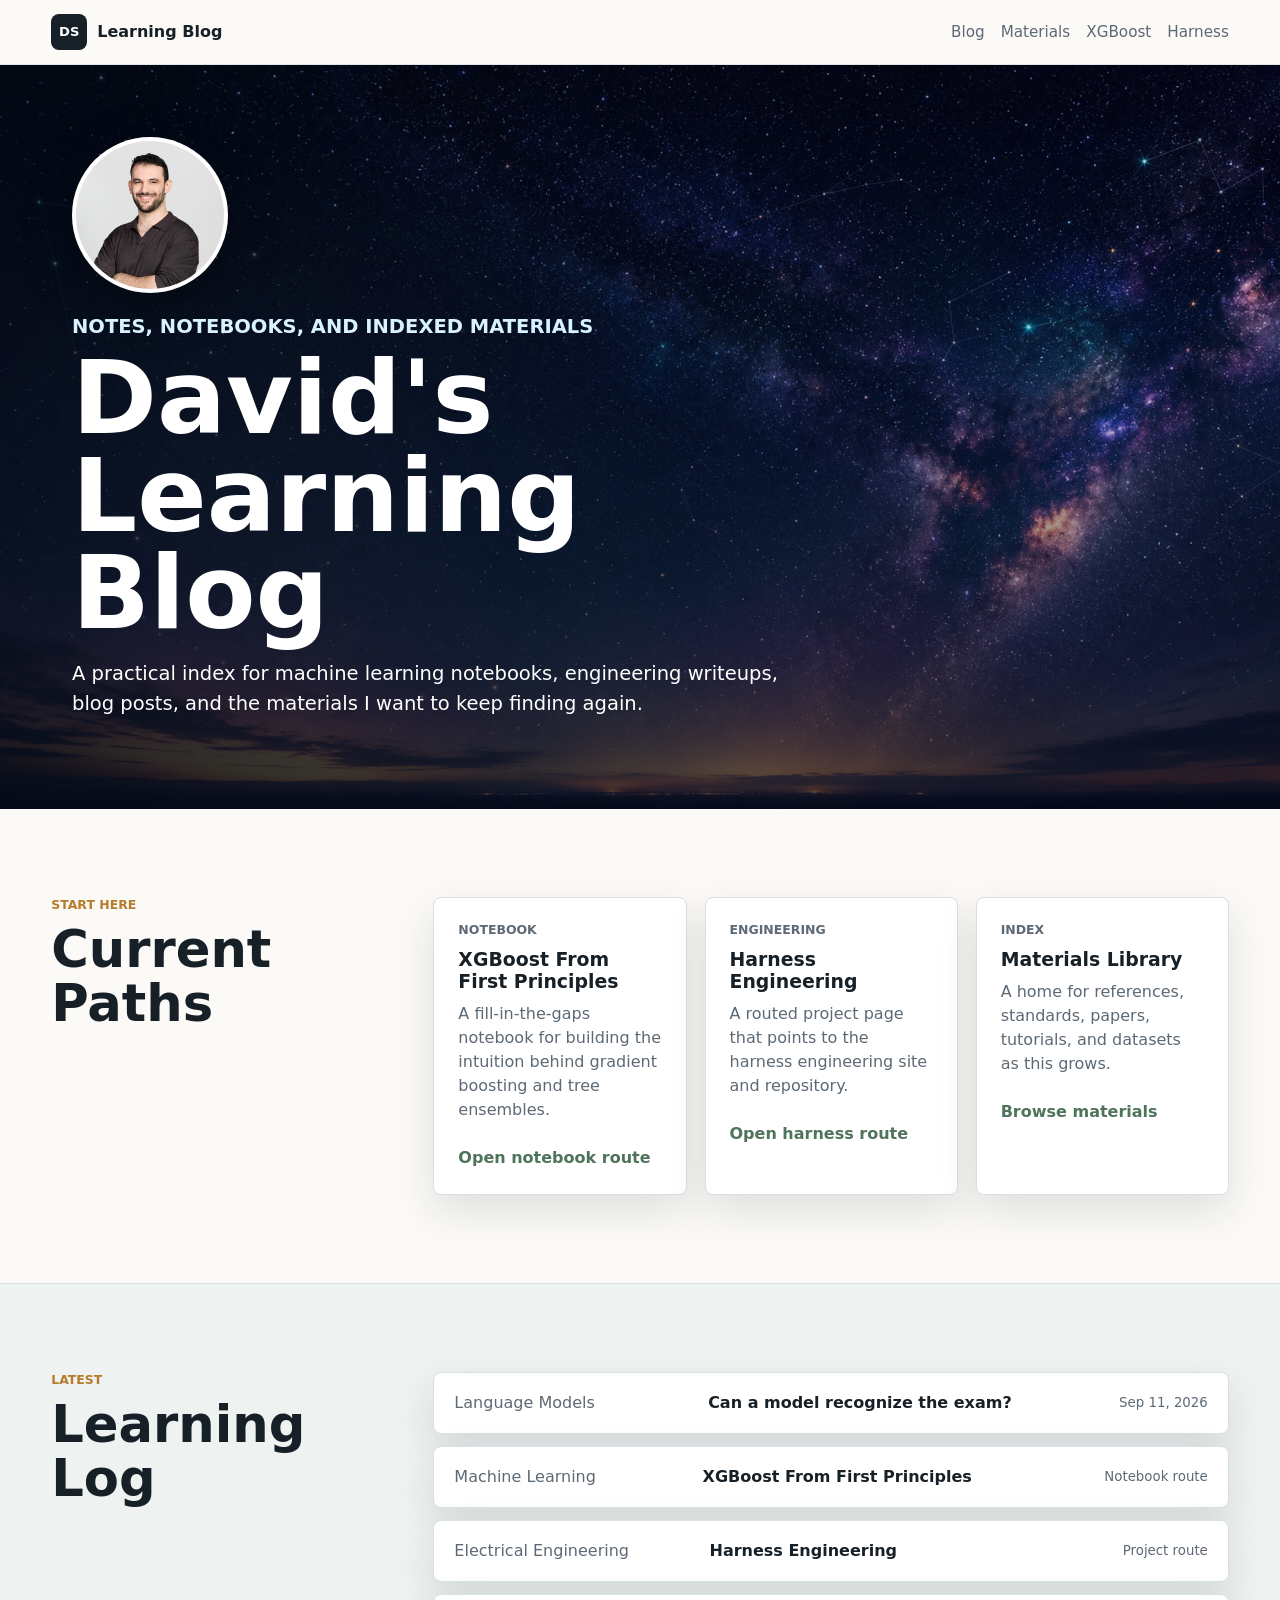
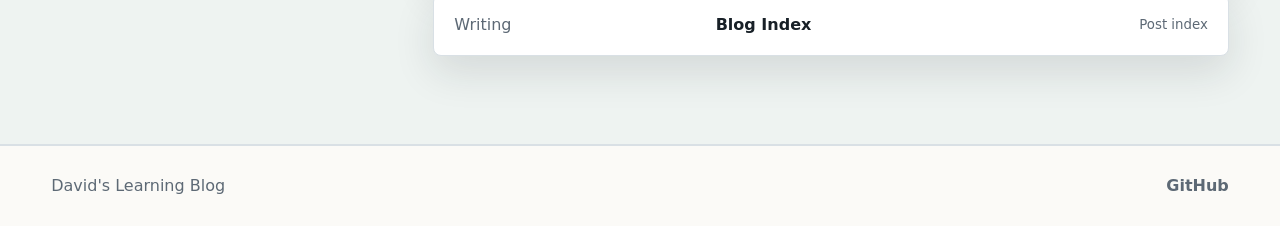
==== commit b2e87b13: "Publish benchmark familiarity experiment" ====
--- a/index.html
+++ b/index.html
@@ -82,6 +82,11 @@
           <h2 id="latest">Learning Log</h2>
         </div>
         <div class="timeline">
+          <a class="timeline-item" href="blog/benchmark-familiarity/">
+            <span>Language Models</span>
+            <strong>Can a model recognize the exam?</strong>
+            <small>Sep 11, 2026</small>
+          </a>
           <a class="timeline-item" href="notebooks/xgboost/index.html">
             <span>Machine Learning</span>
             <strong>XGBoost From First Principles</strong>
